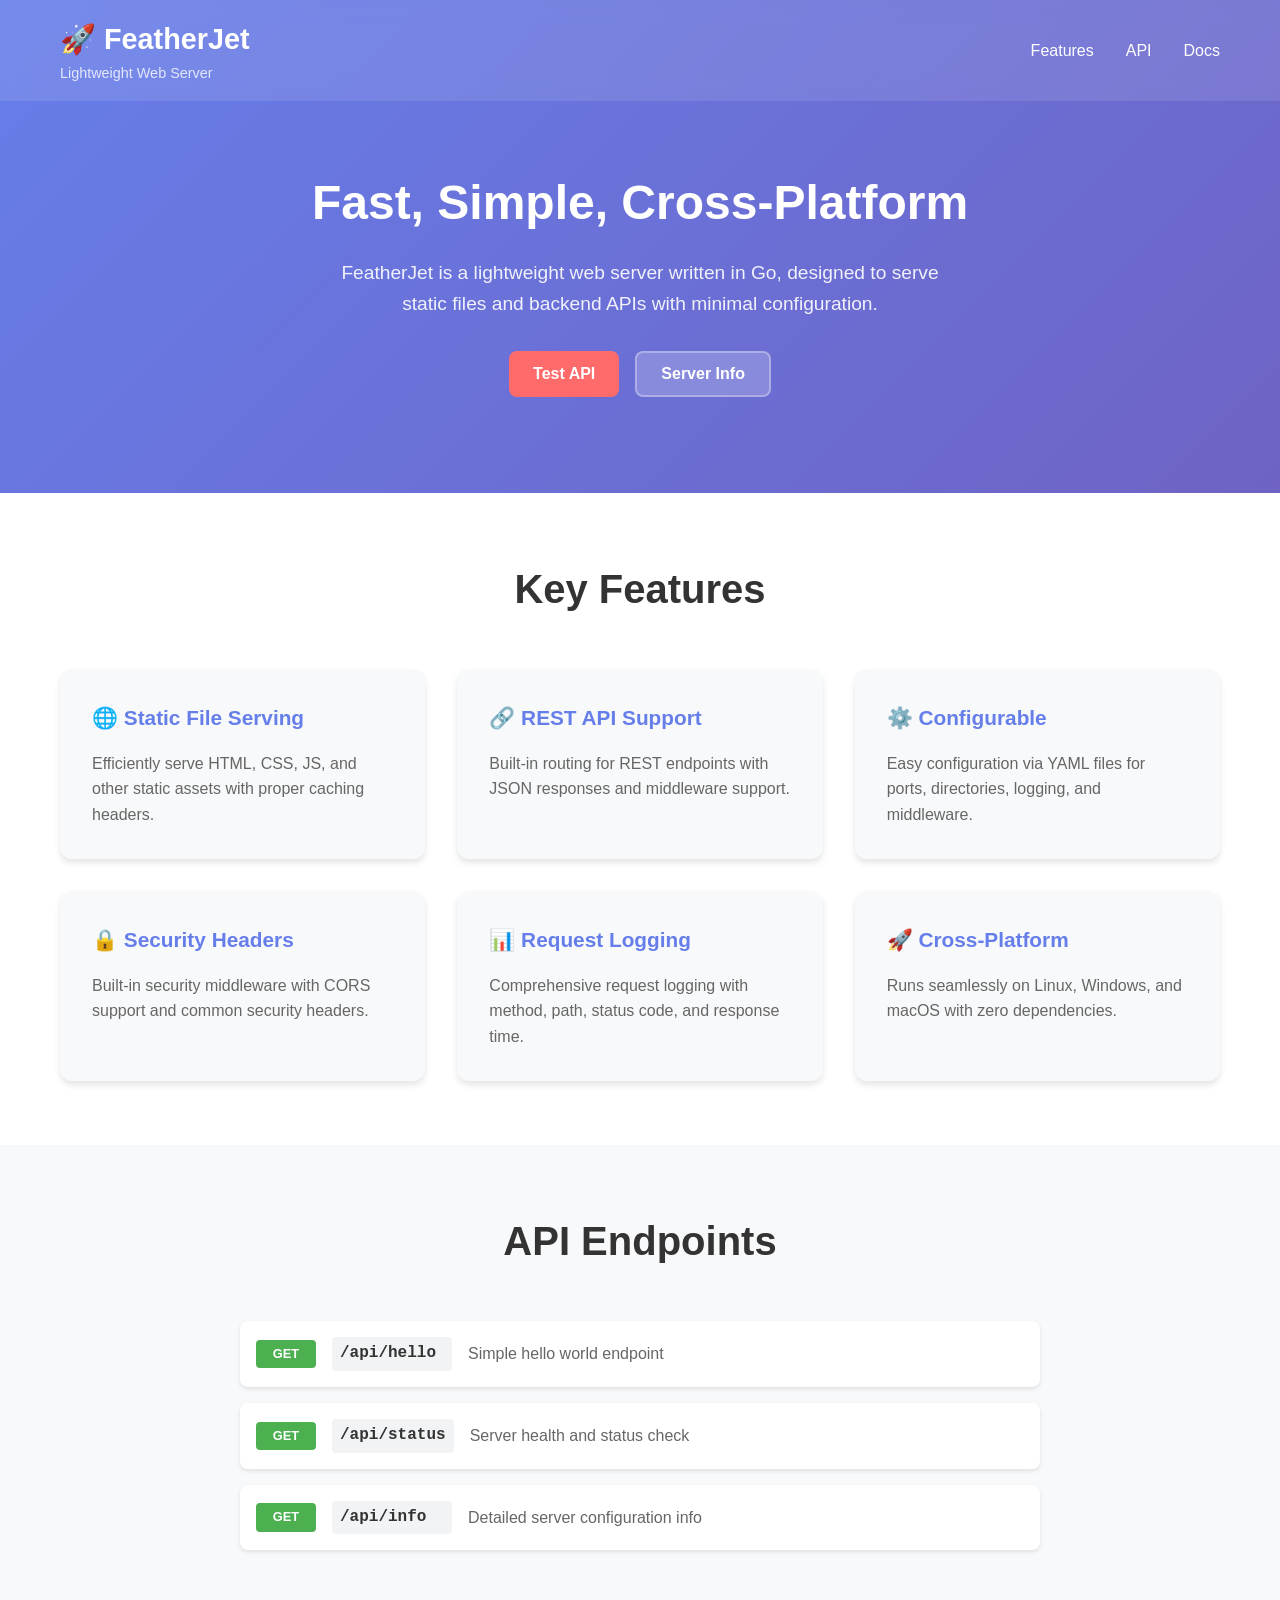
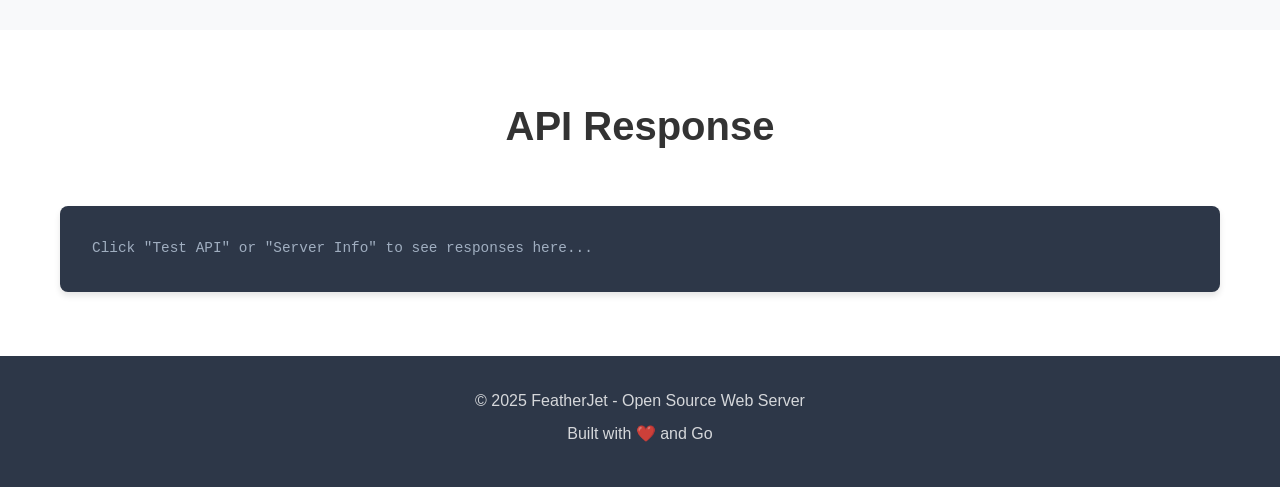
==== public/index.html @ a553ed9a "new source code" ====
<!DOCTYPE html>
<html lang="en">
<head>
    <meta charset="UTF-8">
    <meta name="viewport" content="width=device-width, initial-scale=1.0">
    <title>FeatherJet - Lightweight Web Server</title>
    <link rel="stylesheet" href="styles.css">
</head>
<body>
    <header>
        <nav>
            <div class="nav-brand">
                <h1>🚀 FeatherJet</h1>
                <p>Lightweight Web Server</p>
            </div>
            <ul class="nav-links">
                <li><a href="#features">Features</a></li>
                <li><a href="#api">API</a></li>
                <li><a href="#docs">Docs</a></li>
            </ul>
        </nav>
    </header>

    <main>
        <section class="hero">
            <div class="hero-content">
                <h2>Fast, Simple, Cross-Platform</h2>
                <p>FeatherJet is a lightweight web server written in Go, designed to serve static files and backend APIs with minimal configuration.</p>
                <div class="hero-buttons">
                    <button onclick="testAPI()" class="btn btn-primary">Test API</button>
                    <button onclick="getServerInfo()" class="btn btn-secondary">Server Info</button>
                </div>
            </div>
        </section>

        <section id="features" class="features">
            <div class="container">
                <h3>Key Features</h3>
                <div class="feature-grid">
                    <div class="feature-card">
                        <h4>🌐 Static File Serving</h4>
                        <p>Efficiently serve HTML, CSS, JS, and other static assets with proper caching headers.</p>
                    </div>
                    <div class="feature-card">
                        <h4>🔗 REST API Support</h4>
                        <p>Built-in routing for REST endpoints with JSON responses and middleware support.</p>
                    </div>
                    <div class="feature-card">
                        <h4>⚙️ Configurable</h4>
                        <p>Easy configuration via YAML files for ports, directories, logging, and middleware.</p>
                    </div>
                    <div class="feature-card">
                        <h4>🔒 Security Headers</h4>
                        <p>Built-in security middleware with CORS support and common security headers.</p>
                    </div>
                    <div class="feature-card">
                        <h4>📊 Request Logging</h4>
                        <p>Comprehensive request logging with method, path, status code, and response time.</p>
                    </div>
                    <div class="feature-card">
                        <h4>🚀 Cross-Platform</h4>
                        <p>Runs seamlessly on Linux, Windows, and macOS with zero dependencies.</p>
                    </div>
                </div>
            </div>
        </section>

        <section id="api" class="api-section">
            <div class="container">
                <h3>API Endpoints</h3>
                <div class="api-list">
                    <div class="api-item">
                        <span class="method get">GET</span>
                        <code>/api/hello</code>
                        <span class="description">Simple hello world endpoint</span>
                    </div>
                    <div class="api-item">
                        <span class="method get">GET</span>
                        <code>/api/status</code>
                        <span class="description">Server health and status check</span>
                    </div>
                    <div class="api-item">
                        <span class="method get">GET</span>
                        <code>/api/info</code>
                        <span class="description">Detailed server configuration info</span>
                    </div>
                </div>
            </div>
        </section>

        <section class="response-section">
            <div class="container">
                <h3>API Response</h3>
                <pre id="api-response" class="response-box">Click "Test API" or "Server Info" to see responses here...</pre>
            </div>
        </section>
    </main>

    <footer>
        <div class="container">
            <p>&copy; 2025 FeatherJet - Open Source Web Server</p>
            <p>Built with ❤️ and Go</p>
        </div>
    </footer>

    <script src="app.js"></script>
</body>
</html>
---- public/styles.css ----
/* FeatherJet Demo Styles */
* {
    margin: 0;
    padding: 0;
    box-sizing: border-box;
}

body {
    font-family: -apple-system, BlinkMacSystemFont, 'Segoe UI', Roboto, sans-serif;
    line-height: 1.6;
    color: #333;
    background: linear-gradient(135deg, #667eea 0%, #764ba2 100%);
    min-height: 100vh;
}

.container {
    max-width: 1200px;
    margin: 0 auto;
    padding: 0 20px;
}

/* Header */
header {
    background: rgba(255, 255, 255, 0.1);
    backdrop-filter: blur(10px);
    padding: 1rem 0;
    position: sticky;
    top: 0;
    z-index: 100;
}

nav {
    display: flex;
    justify-content: space-between;
    align-items: center;
    max-width: 1200px;
    margin: 0 auto;
    padding: 0 20px;
}

.nav-brand h1 {
    color: white;
    margin-bottom: 0;
    font-size: 1.8rem;
}

.nav-brand p {
    color: rgba(255, 255, 255, 0.8);
    font-size: 0.9rem;
}

.nav-links {
    display: flex;
    list-style: none;
    gap: 2rem;
}

.nav-links a {
    color: white;
    text-decoration: none;
    font-weight: 500;
    transition: opacity 0.3s;
}

.nav-links a:hover {
    opacity: 0.8;
}

/* Hero Section */
.hero {
    text-align: center;
    padding: 4rem 0;
    color: white;
}

.hero-content h2 {
    font-size: 3rem;
    margin-bottom: 1rem;
    font-weight: 700;
}

.hero-content p {
    font-size: 1.2rem;
    margin-bottom: 2rem;
    opacity: 0.9;
    max-width: 600px;
    margin-left: auto;
    margin-right: auto;
}

.hero-buttons {
    display: flex;
    gap: 1rem;
    justify-content: center;
    flex-wrap: wrap;
}

/* Buttons */
.btn {
    padding: 12px 24px;
    border: none;
    border-radius: 8px;
    font-size: 1rem;
    font-weight: 600;
    cursor: pointer;
    transition: all 0.3s;
    text-decoration: none;
    display: inline-block;
}

.btn-primary {
    background: #ff6b6b;
    color: white;
}

.btn-primary:hover {
    background: #ee5a52;
    transform: translateY(-2px);
}

.btn-secondary {
    background: rgba(255, 255, 255, 0.2);
    color: white;
    border: 2px solid rgba(255, 255, 255, 0.3);
}

.btn-secondary:hover {
    background: rgba(255, 255, 255, 0.3);
    transform: translateY(-2px);
}

/* Features Section */
.features {
    background: white;
    padding: 4rem 0;
    margin-top: 2rem;
}

.features h3 {
    text-align: center;
    font-size: 2.5rem;
    margin-bottom: 3rem;
    color: #333;
}

.feature-grid {
    display: grid;
    grid-template-columns: repeat(auto-fit, minmax(300px, 1fr));
    gap: 2rem;
}

.feature-card {
    background: #f8f9fa;
    padding: 2rem;
    border-radius: 12px;
    box-shadow: 0 4px 6px rgba(0, 0, 0, 0.1);
    transition: transform 0.3s;
}

.feature-card:hover {
    transform: translateY(-5px);
}

.feature-card h4 {
    font-size: 1.3rem;
    margin-bottom: 1rem;
    color: #667eea;
}

.feature-card p {
    color: #666;
    line-height: 1.6;
}

/* API Section */
.api-section {
    background: #f8f9fa;
    padding: 4rem 0;
}

.api-section h3 {
    text-align: center;
    font-size: 2.5rem;
    margin-bottom: 3rem;
    color: #333;
}

.api-list {
    max-width: 800px;
    margin: 0 auto;
}

.api-item {
    display: flex;
    align-items: center;
    gap: 1rem;
    padding: 1rem;
    background: white;
    border-radius: 8px;
    margin-bottom: 1rem;
    box-shadow: 0 2px 4px rgba(0, 0, 0, 0.1);
}

.method {
    padding: 4px 8px;
    border-radius: 4px;
    font-weight: bold;
    font-size: 0.8rem;
    min-width: 60px;
    text-align: center;
}

.method.get {
    background: #4caf50;
    color: white;
}

.api-item code {
    background: #f1f3f4;
    padding: 4px 8px;
    border-radius: 4px;
    font-family: 'Courier New', monospace;
    font-weight: 600;
    min-width: 120px;
}

.description {
    color: #666;
    flex: 1;
}

/* Response Section */
.response-section {
    background: white;
    padding: 4rem 0;
}

.response-section h3 {
    text-align: center;
    font-size: 2.5rem;
    margin-bottom: 3rem;
    color: #333;
}

.response-box {
    background: #2d3748;
    color: #a0aec0;
    padding: 2rem;
    border-radius: 8px;
    font-family: 'Courier New', monospace;
    font-size: 0.9rem;
    line-height: 1.5;
    overflow-x: auto;
    box-shadow: 0 4px 6px rgba(0, 0, 0, 0.1);
    white-space: pre-wrap;
    max-height: 400px;
    overflow-y: auto;
}

/* Footer */
footer {
    background: #2d3748;
    color: white;
    text-align: center;
    padding: 2rem 0;
}

footer p {
    margin-bottom: 0.5rem;
    opacity: 0.8;
}

/* Responsive */
@media (max-width: 768px) {
    nav {
        flex-direction: column;
        gap: 1rem;
    }

    .nav-links {
        gap: 1rem;
    }

    .hero-content h2 {
        font-size: 2rem;
    }

    .hero-content p {
        font-size: 1rem;
    }

    .feature-grid {
        grid-template-columns: 1fr;
    }

    .api-item {
        flex-direction: column;
        align-items: flex-start;
        gap: 0.5rem;
    }

    .hero-buttons {
        flex-direction: column;
        align-items: center;
    }
}
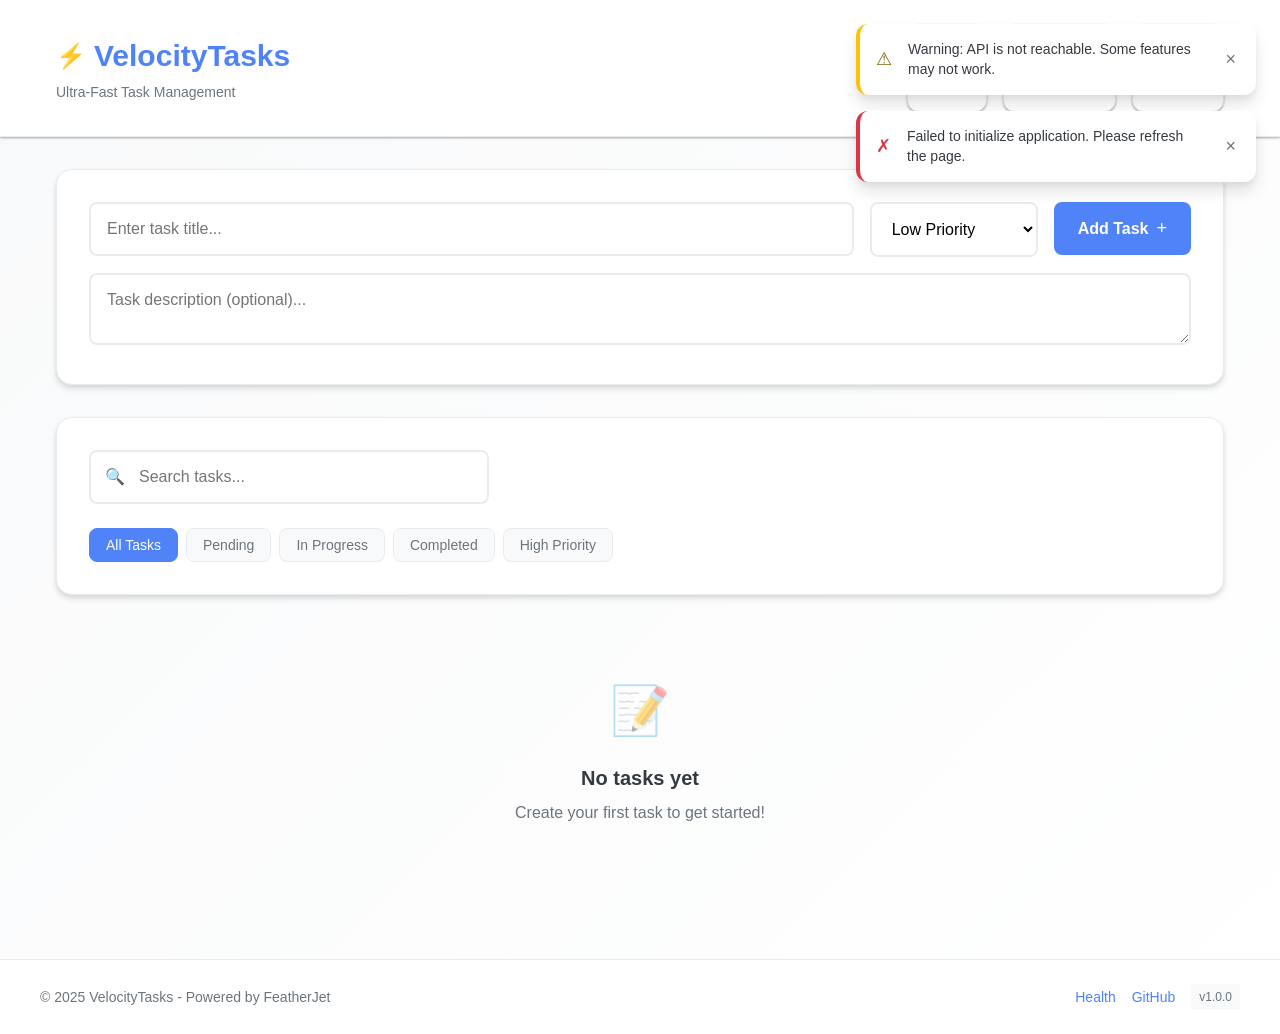
==== commit 4a10cba5: "added reverse proxy for velocity tasks app" ====
--- a/public/index.html
+++ b/public/index.html
@@ -3,106 +3,271 @@
 <head>
     <meta charset="UTF-8">
     <meta name="viewport" content="width=device-width, initial-scale=1.0">
-    <title>FeatherJet - Lightweight Web Server</title>
-    <link rel="stylesheet" href="styles.css">
+    <title>⚡ VelocityTasks - Ultra-Fast Task Management</title>
+    <meta name="description" content="Ultra-lightweight task management web application built with Go and vanilla JavaScript">
+    <meta name="author" content="Rishabh Tamrakar">
+    <meta name="keywords" content="task management, productivity, lightweight, fast, go, javascript">
+    
+    <!-- Favicon -->
+    <link rel="icon" type="image/x-icon" href="assets/favicon.ico">
+    
+    <!-- Stylesheets -->
+    <link rel="stylesheet" href="css/styles.css">
+    <link rel="stylesheet" href="css/animations.css">
+    
+    <!-- Preload critical resources -->
+    <link rel="preload" href="js/app.js" as="script">
+    <link rel="preload" href="js/api.js" as="script">
+    <link rel="preload" href="js/ui.js" as="script">
 </head>
 <body>
-    <header>
-        <nav>
-            <div class="nav-brand">
-                <h1>🚀 FeatherJet</h1>
-                <p>Lightweight Web Server</p>
-            </div>
-            <ul class="nav-links">
-                <li><a href="#features">Features</a></li>
-                <li><a href="#api">API</a></li>
-                <li><a href="#docs">Docs</a></li>
-            </ul>
-        </nav>
-    </header>
-
-    <main>
-        <section class="hero">
-            <div class="hero-content">
-                <h2>Fast, Simple, Cross-Platform</h2>
-                <p>FeatherJet is a lightweight web server written in Go, designed to serve static files and backend APIs with minimal configuration.</p>
-                <div class="hero-buttons">
-                    <button onclick="testAPI()" class="btn btn-primary">Test API</button>
-                    <button onclick="getServerInfo()" class="btn btn-secondary">Server Info</button>
-                </div>
-            </div>
-        </section>
-
-        <section id="features" class="features">
-            <div class="container">
-                <h3>Key Features</h3>
-                <div class="feature-grid">
-                    <div class="feature-card">
-                        <h4>🌐 Static File Serving</h4>
-                        <p>Efficiently serve HTML, CSS, JS, and other static assets with proper caching headers.</p>
-                    </div>
-                    <div class="feature-card">
-                        <h4>🔗 REST API Support</h4>
-                        <p>Built-in routing for REST endpoints with JSON responses and middleware support.</p>
-                    </div>
-                    <div class="feature-card">
-                        <h4>⚙️ Configurable</h4>
-                        <p>Easy configuration via YAML files for ports, directories, logging, and middleware.</p>
-                    </div>
-                    <div class="feature-card">
-                        <h4>🔒 Security Headers</h4>
-                        <p>Built-in security middleware with CORS support and common security headers.</p>
-                    </div>
-                    <div class="feature-card">
-                        <h4>📊 Request Logging</h4>
-                        <p>Comprehensive request logging with method, path, status code, and response time.</p>
-                    </div>
-                    <div class="feature-card">
-                        <h4>🚀 Cross-Platform</h4>
-                        <p>Runs seamlessly on Linux, Windows, and macOS with zero dependencies.</p>
-                    </div>
-                </div>
-            </div>
-        </section>
-
-        <section id="api" class="api-section">
-            <div class="container">
-                <h3>API Endpoints</h3>
-                <div class="api-list">
-                    <div class="api-item">
-                        <span class="method get">GET</span>
-                        <code>/api/hello</code>
-                        <span class="description">Simple hello world endpoint</span>
-                    </div>
-                    <div class="api-item">
-                        <span class="method get">GET</span>
-                        <code>/api/status</code>
-                        <span class="description">Server health and status check</span>
-                    </div>
-                    <div class="api-item">
-                        <span class="method get">GET</span>
-                        <code>/api/info</code>
-                        <span class="description">Detailed server configuration info</span>
-                    </div>
-                </div>
-            </div>
-        </section>
-
-        <section class="response-section">
-            <div class="container">
-                <h3>API Response</h3>
-                <pre id="api-response" class="response-box">Click "Test API" or "Server Info" to see responses here...</pre>
-            </div>
-        </section>
-    </main>
-
-    <footer>
-        <div class="container">
-            <p>&copy; 2025 FeatherJet - Open Source Web Server</p>
-            <p>Built with ❤️ and Go</p>
+    <!-- Loading Spinner -->
+    <div id="loading-spinner" class="loading-spinner">
+        <div class="spinner"></div>
+        <p>Loading VelocityTasks...</p>
+    </div>
+
+    <!-- Main Application Container -->
+    <div id="app" class="app-container" style="display: none;">
+        <!-- Header -->
+        <header class="header">
+            <div class="header-content">
+                <div class="logo-section">
+                    <h1 class="app-title">
+                        <span class="lightning">⚡</span>
+                        VelocityTasks
+                    </h1>
+                    <p class="app-subtitle">Ultra-Fast Task Management</p>
+                </div>
+                
+                <!-- Statistics Dashboard -->
+                <div class="stats-dashboard">
+                    <div class="stat-card">
+                        <span class="stat-number" id="total-tasks">0</span>
+                        <span class="stat-label">Total</span>
+                    </div>
+                    <div class="stat-card">
+                        <span class="stat-number" id="completed-tasks">0</span>
+                        <span class="stat-label">Completed</span>
+                    </div>
+                    <div class="stat-card">
+                        <span class="stat-number" id="pending-tasks">0</span>
+                        <span class="stat-label">Pending</span>
+                    </div>
+                </div>
+            </div>
+        </header>
+
+        <!-- Main Content -->
+        <main class="main-content">
+            <!-- Task Creation Section -->
+            <section class="task-creation">
+                <div class="creation-container">
+                    <form id="task-form" class="task-form">
+                        <div class="form-row">
+                            <div class="input-group">
+                                <input 
+                                    type="text" 
+                                    id="task-title" 
+                                    placeholder="Enter task title..." 
+                                    maxlength="200"
+                                    required
+                                    aria-label="Task title"
+                                >
+                            </div>
+                            
+                            <div class="select-group">
+                                <select id="task-priority" aria-label="Task priority">
+                                    <option value="low">Low Priority</option>
+                                    <option value="medium">Medium Priority</option>
+                                    <option value="high">High Priority</option>
+                                </select>
+                            </div>
+                            
+                            <button type="submit" class="add-btn" aria-label="Add new task">
+                                <span class="btn-text">Add Task</span>
+                                <span class="btn-icon">+</span>
+                            </button>
+                        </div>
+                        
+                        <div class="form-row">
+                            <div class="input-group description-group">
+                                <textarea 
+                                    id="task-description" 
+                                    placeholder="Task description (optional)..." 
+                                    maxlength="1000"
+                                    rows="2"
+                                    aria-label="Task description"
+                                ></textarea>
+                            </div>
+                        </div>
+                    </form>
+                </div>
+            </section>
+
+            <!-- Search and Filter Section -->
+            <section class="search-filter">
+                <div class="search-container">
+                    <div class="search-input-wrapper">
+                        <input 
+                            type="search" 
+                            id="search-input" 
+                            placeholder="Search tasks..." 
+                            aria-label="Search tasks"
+                        >
+                        <span class="search-icon">🔍</span>
+                    </div>
+                    
+                    <div class="filter-tabs">
+                        <button class="filter-tab active" data-filter="all" aria-pressed="true">
+                            All Tasks
+                        </button>
+                        <button class="filter-tab" data-filter="pending" aria-pressed="false">
+                            Pending
+                        </button>
+                        <button class="filter-tab" data-filter="in_progress" aria-pressed="false">
+                            In Progress
+                        </button>
+                        <button class="filter-tab" data-filter="completed" aria-pressed="false">
+                            Completed
+                        </button>
+                        <button class="filter-tab priority-filter" data-filter="high" aria-pressed="false">
+                            High Priority
+                        </button>
+                    </div>
+                </div>
+            </section>
+
+            <!-- Tasks List Section -->
+            <section class="tasks-section">
+                <div class="tasks-container">
+                    <!-- Empty State -->
+                    <div id="empty-state" class="empty-state">
+                        <div class="empty-icon">📝</div>
+                        <h3>No tasks yet</h3>
+                        <p>Create your first task to get started!</p>
+                    </div>
+
+                    <!-- Tasks Grid -->
+                    <div id="tasks-grid" class="tasks-grid">
+                        <!-- Tasks will be dynamically inserted here -->
+                    </div>
+                </div>
+            </section>
+        </main>
+
+        <!-- Footer -->
+        <footer class="footer">
+            <div class="footer-content">
+                <p>&copy; 2025 VelocityTasks - Powered by FeatherJet</p>
+                <div class="footer-links">
+                    <a href="/health" target="_blank" aria-label="Health check">Health</a>
+                    <a href="https://github.com/rishabh-tamrakar/velocitytasks" target="_blank" aria-label="GitHub repository">GitHub</a>
+                    <span class="version">v1.0.0</span>
+                </div>
+            </div>
+        </footer>
+    </div>
+
+    <!-- Task Modal for Editing -->
+    <div id="task-modal" class="modal" style="display: none;" role="dialog" aria-labelledby="modal-title" aria-hidden="true">
+        <div class="modal-overlay" aria-hidden="true"></div>
+        <div class="modal-content">
+            <div class="modal-header">
+                <h2 id="modal-title">Edit Task</h2>
+                <button class="modal-close" aria-label="Close modal">&times;</button>
+            </div>
+            
+            <div class="modal-body">
+                <form id="edit-task-form">
+                    <input type="hidden" id="edit-task-id">
+                    
+                    <div class="form-group">
+                        <label for="edit-task-title">Title</label>
+                        <input 
+                            type="text" 
+                            id="edit-task-title" 
+                            maxlength="200"
+                            required
+                        >
+                    </div>
+                    
+                    <div class="form-group">
+                        <label for="edit-task-description">Description</label>
+                        <textarea 
+                            id="edit-task-description" 
+                            maxlength="1000"
+                            rows="3"
+                        ></textarea>
+                    </div>
+                    
+                    <div class="form-row">
+                        <div class="form-group">
+                            <label for="edit-task-priority">Priority</label>
+                            <select id="edit-task-priority">
+                                <option value="low">Low Priority</option>
+                                <option value="medium">Medium Priority</option>
+                                <option value="high">High Priority</option>
+                            </select>
+                        </div>
+                        
+                        <div class="form-group">
+                            <label for="edit-task-status">Status</label>
+                            <select id="edit-task-status">
+                                <option value="pending">Pending</option>
+                                <option value="in_progress">In Progress</option>
+                                <option value="completed">Completed</option>
+                            </select>
+                        </div>
+                    </div>
+                </form>
+            </div>
+            
+            <div class="modal-footer">
+                <button type="button" class="btn btn-secondary" id="cancel-edit">Cancel</button>
+                <button type="submit" form="edit-task-form" class="btn btn-primary">Save Changes</button>
+            </div>
         </div>
-    </footer>
-
-    <script src="app.js"></script>
+    </div>
+
+    <!-- Toast Notifications -->
+    <div id="toast-container" class="toast-container" aria-live="polite" aria-atomic="true">
+        <!-- Toast notifications will be inserted here -->
+    </div>
+
+    <!-- Confirmation Dialog -->
+    <div id="confirm-dialog" class="modal" style="display: none;" role="dialog" aria-labelledby="confirm-title" aria-hidden="true">
+        <div class="modal-overlay" aria-hidden="true"></div>
+        <div class="modal-content confirm-dialog">
+            <div class="modal-header">
+                <h2 id="confirm-title">Confirm Action</h2>
+            </div>
+            
+            <div class="modal-body">
+                <p id="confirm-message">Are you sure you want to perform this action?</p>
+            </div>
+            
+            <div class="modal-footer">
+                <button type="button" class="btn btn-secondary" id="confirm-cancel">Cancel</button>
+                <button type="button" class="btn btn-danger" id="confirm-ok">Confirm</button>
+            </div>
+        </div>
+    </div>
+
+    <!-- Scripts -->
+    <script src="js/api.js"></script>
+    <script src="js/ui.js"></script>
+    <script src="js/app.js"></script>
+
+    <!-- Service Worker Registration (for future PWA features) -->
+    <script>
+        // Register service worker if supported
+        if ('serviceWorker' in navigator) {
+            window.addEventListener('load', () => {
+                // Future: Register service worker for offline functionality
+                // navigator.serviceWorker.register('/sw.js');
+            });
+        }
+    </script>
 </body>
 </html>
--- a/public/css/styles.css
+++ b/public/css/styles.css
@@ -0,0 +1,1084 @@
+/* VelocityTasks - Main Stylesheet */
+/* Modern, responsive design with blue accent colors */
+
+:root {
+  /* Color Palette */
+  --primary-blue: #4F83F7;
+  --primary-blue-dark: #3d6ce8;
+  --primary-blue-light: #e3edff;
+  --secondary-gray: #6C757D;
+  --light-gray: #F8F9FA;
+  --medium-gray: #E9ECEF;
+  --dark-gray: #343A40;
+  --success-green: #28A745;
+  --warning-yellow: #FFC107;
+  --danger-red: #DC3545;
+  --white: #FFFFFF;
+  --black: #000000;
+  
+  /* Priority Colors */
+  --priority-low: var(--success-green);
+  --priority-medium: var(--warning-yellow);
+  --priority-high: var(--danger-red);
+  
+  /* Status Colors */
+  --status-pending: #6c757d;
+  --status-progress: var(--primary-blue);
+  --status-completed: var(--success-green);
+  
+  /* Spacing */
+  --spacing-xs: 0.25rem;
+  --spacing-sm: 0.5rem;
+  --spacing-md: 1rem;
+  --spacing-lg: 1.5rem;
+  --spacing-xl: 2rem;
+  --spacing-xxl: 3rem;
+  
+  /* Border Radius */
+  --radius-sm: 0.25rem;
+  --radius-md: 0.5rem;
+  --radius-lg: 0.75rem;
+  --radius-xl: 1rem;
+  
+  /* Shadows */
+  --shadow-sm: 0 1px 3px rgba(0, 0, 0, 0.12), 0 1px 2px rgba(0, 0, 0, 0.24);
+  --shadow-md: 0 4px 6px rgba(0, 0, 0, 0.1), 0 2px 4px rgba(0, 0, 0, 0.06);
+  --shadow-lg: 0 10px 15px rgba(0, 0, 0, 0.1), 0 4px 6px rgba(0, 0, 0, 0.05);
+  --shadow-xl: 0 20px 25px rgba(0, 0, 0, 0.15), 0 10px 10px rgba(0, 0, 0, 0.04);
+  
+  /* Typography */
+  --font-family: -apple-system, BlinkMacSystemFont, 'Segoe UI', Roboto, Oxygen, Ubuntu, Cantarell, sans-serif;
+  --font-size-xs: 0.75rem;
+  --font-size-sm: 0.875rem;
+  --font-size-base: 1rem;
+  --font-size-lg: 1.125rem;
+  --font-size-xl: 1.25rem;
+  --font-size-2xl: 1.5rem;
+  --font-size-3xl: 1.875rem;
+  
+  /* Z-index levels */
+  --z-dropdown: 1000;
+  --z-modal: 1050;
+  --z-tooltip: 1070;
+  --z-toast: 1080;
+}
+
+/* Reset and Base Styles */
+* {
+  margin: 0;
+  padding: 0;
+  box-sizing: border-box;
+}
+
+html {
+  font-size: 16px;
+  scroll-behavior: smooth;
+}
+
+body {
+  font-family: var(--font-family);
+  font-size: var(--font-size-base);
+  line-height: 1.5;
+  color: var(--dark-gray);
+  background: linear-gradient(135deg, var(--light-gray) 0%, var(--white) 100%);
+  min-height: 100vh;
+}
+
+/* Loading Spinner */
+.loading-spinner {
+  position: fixed;
+  top: 0;
+  left: 0;
+  width: 100%;
+  height: 100%;
+  background: var(--white);
+  display: flex;
+  flex-direction: column;
+  align-items: center;
+  justify-content: center;
+  z-index: var(--z-modal);
+}
+
+.spinner {
+  width: 40px;
+  height: 40px;
+  border: 4px solid var(--medium-gray);
+  border-top: 4px solid var(--primary-blue);
+  border-radius: 50%;
+  animation: spin 1s linear infinite;
+  margin-bottom: var(--spacing-md);
+}
+
+@keyframes spin {
+  0% { transform: rotate(0deg); }
+  100% { transform: rotate(360deg); }
+}
+
+/* App Container */
+.app-container {
+  min-height: 100vh;
+  display: flex;
+  flex-direction: column;
+}
+
+/* Header */
+.header {
+  background: var(--white);
+  box-shadow: var(--shadow-sm);
+  border-bottom: 1px solid var(--medium-gray);
+  position: sticky;
+  top: 0;
+  z-index: 100;
+}
+
+.header-content {
+  max-width: 1200px;
+  margin: 0 auto;
+  padding: var(--spacing-lg) var(--spacing-md);
+  display: flex;
+  justify-content: space-between;
+  align-items: center;
+  flex-wrap: wrap;
+  gap: var(--spacing-md);
+}
+
+.logo-section {
+  display: flex;
+  flex-direction: column;
+  gap: var(--spacing-xs);
+}
+
+.app-title {
+  font-size: var(--font-size-3xl);
+  font-weight: 700;
+  color: var(--primary-blue);
+  display: flex;
+  align-items: center;
+  gap: var(--spacing-sm);
+}
+
+.lightning {
+  font-size: var(--font-size-2xl);
+  animation: pulse 2s infinite;
+}
+
+@keyframes pulse {
+  0%, 100% { opacity: 1; }
+  50% { opacity: 0.7; }
+}
+
+.app-subtitle {
+  font-size: var(--font-size-sm);
+  color: var(--secondary-gray);
+  font-weight: 500;
+}
+
+/* Statistics Dashboard */
+.stats-dashboard {
+  display: flex;
+  gap: var(--spacing-md);
+  flex-wrap: wrap;
+}
+
+.stat-card {
+  background: var(--white);
+  border: 1px solid var(--medium-gray);
+  border-radius: var(--radius-lg);
+  padding: var(--spacing-md);
+  text-align: center;
+  min-width: 80px;
+  box-shadow: var(--shadow-sm);
+  transition: transform 0.2s ease, box-shadow 0.2s ease;
+}
+
+.stat-card:hover {
+  transform: translateY(-2px);
+  box-shadow: var(--shadow-md);
+}
+
+.stat-number {
+  display: block;
+  font-size: var(--font-size-xl);
+  font-weight: 700;
+  color: var(--primary-blue);
+}
+
+.stat-label {
+  font-size: var(--font-size-xs);
+  color: var(--secondary-gray);
+  text-transform: uppercase;
+  letter-spacing: 0.5px;
+}
+
+/* Main Content */
+.main-content {
+  flex: 1;
+  max-width: 1200px;
+  margin: 0 auto;
+  width: 100%;
+  padding: var(--spacing-xl) var(--spacing-md);
+  display: flex;
+  flex-direction: column;
+  gap: var(--spacing-xl);
+}
+
+/* Task Creation Section */
+.task-creation {
+  background: var(--white);
+  border-radius: var(--radius-xl);
+  padding: var(--spacing-xl);
+  box-shadow: var(--shadow-md);
+  border: 1px solid var(--medium-gray);
+}
+
+.task-form {
+  display: flex;
+  flex-direction: column;
+  gap: var(--spacing-md);
+}
+
+.form-row {
+  display: flex;
+  gap: var(--spacing-md);
+  align-items: flex-start;
+  flex-wrap: wrap;
+}
+
+.input-group {
+  flex: 1;
+  min-width: 250px;
+}
+
+.description-group {
+  min-width: 100%;
+}
+
+.select-group {
+  flex: 0 0 auto;
+  min-width: 150px;
+}
+
+.input-group input,
+.input-group textarea,
+.select-group select {
+  width: 100%;
+  padding: var(--spacing-md);
+  border: 2px solid var(--medium-gray);
+  border-radius: var(--radius-md);
+  font-size: var(--font-size-base);
+  font-family: inherit;
+  transition: border-color 0.3s ease, box-shadow 0.3s ease;
+  background: var(--white);
+}
+
+.input-group input:focus,
+.input-group textarea:focus,
+.select-group select:focus {
+  outline: none;
+  border-color: var(--primary-blue);
+  box-shadow: 0 0 0 3px var(--primary-blue-light);
+}
+
+.input-group textarea {
+  resize: vertical;
+  min-height: 60px;
+}
+
+/* Add Button */
+.add-btn {
+  background: var(--primary-blue);
+  color: var(--white);
+  border: none;
+  padding: var(--spacing-md) var(--spacing-lg);
+  border-radius: var(--radius-md);
+  font-size: var(--font-size-base);
+  font-weight: 600;
+  cursor: pointer;
+  transition: background-color 0.3s ease, transform 0.2s ease;
+  display: flex;
+  align-items: center;
+  gap: var(--spacing-sm);
+  white-space: nowrap;
+  min-height: 52px;
+}
+
+.add-btn:hover {
+  background: var(--primary-blue-dark);
+  transform: translateY(-1px);
+}
+
+.add-btn:active {
+  transform: translateY(0);
+}
+
+.btn-icon {
+  font-size: var(--font-size-lg);
+  font-weight: 300;
+}
+
+/* Search and Filter Section */
+.search-filter {
+  background: var(--white);
+  border-radius: var(--radius-xl);
+  padding: var(--spacing-xl);
+  box-shadow: var(--shadow-md);
+  border: 1px solid var(--medium-gray);
+}
+
+.search-container {
+  display: flex;
+  flex-direction: column;
+  gap: var(--spacing-lg);
+}
+
+.search-input-wrapper {
+  position: relative;
+  max-width: 400px;
+}
+
+.search-input-wrapper input {
+  width: 100%;
+  padding: var(--spacing-md) var(--spacing-md) var(--spacing-md) 3rem;
+  border: 2px solid var(--medium-gray);
+  border-radius: var(--radius-md);
+  font-size: var(--font-size-base);
+  transition: border-color 0.3s ease, box-shadow 0.3s ease;
+}
+
+.search-input-wrapper input:focus {
+  outline: none;
+  border-color: var(--primary-blue);
+  box-shadow: 0 0 0 3px var(--primary-blue-light);
+}
+
+.search-icon {
+  position: absolute;
+  left: var(--spacing-md);
+  top: 50%;
+  transform: translateY(-50%);
+  color: var(--secondary-gray);
+  pointer-events: none;
+}
+
+/* Filter Tabs */
+.filter-tabs {
+  display: flex;
+  gap: var(--spacing-sm);
+  flex-wrap: wrap;
+}
+
+.filter-tab {
+  background: var(--light-gray);
+  color: var(--secondary-gray);
+  border: 1px solid var(--medium-gray);
+  padding: var(--spacing-sm) var(--spacing-md);
+  border-radius: var(--radius-md);
+  font-size: var(--font-size-sm);
+  font-weight: 500;
+  cursor: pointer;
+  transition: all 0.3s ease;
+  white-space: nowrap;
+}
+
+.filter-tab:hover {
+  background: var(--medium-gray);
+}
+
+.filter-tab.active {
+  background: var(--primary-blue);
+  color: var(--white);
+  border-color: var(--primary-blue);
+}
+
+.filter-tab.priority-filter.active {
+  background: var(--danger-red);
+  border-color: var(--danger-red);
+}
+
+/* Tasks Section */
+.tasks-section {
+  flex: 1;
+}
+
+.tasks-container {
+  min-height: 300px;
+}
+
+/* Empty State */
+.empty-state {
+  text-align: center;
+  padding: var(--spacing-xxl);
+  color: var(--secondary-gray);
+}
+
+.empty-icon {
+  font-size: 3rem;
+  margin-bottom: var(--spacing-md);
+  opacity: 0.5;
+}
+
+.empty-state h3 {
+  font-size: var(--font-size-xl);
+  margin-bottom: var(--spacing-sm);
+  color: var(--dark-gray);
+}
+
+.empty-state p {
+  font-size: var(--font-size-base);
+}
+
+/* Tasks Grid */
+.tasks-grid {
+  display: grid;
+  grid-template-columns: repeat(auto-fill, minmax(350px, 1fr));
+  gap: var(--spacing-lg);
+}
+
+/* Task Card */
+.task-card {
+  background: var(--white);
+  border-radius: var(--radius-lg);
+  padding: var(--spacing-lg);
+  box-shadow: var(--shadow-sm);
+  border: 1px solid var(--medium-gray);
+  transition: transform 0.2s ease, box-shadow 0.2s ease;
+  position: relative;
+  display: flex;
+  flex-direction: column;
+  gap: var(--spacing-md);
+}
+
+.task-card:hover {
+  transform: translateY(-2px);
+  box-shadow: var(--shadow-md);
+}
+
+.task-card.completed {
+  opacity: 0.7;
+}
+
+.task-card.completed .task-title {
+  text-decoration: line-through;
+  color: var(--secondary-gray);
+}
+
+/* Task Header */
+.task-header {
+  display: flex;
+  justify-content: space-between;
+  align-items: flex-start;
+  gap: var(--spacing-md);
+}
+
+.task-title {
+  font-size: var(--font-size-lg);
+  font-weight: 600;
+  color: var(--dark-gray);
+  margin: 0;
+  line-height: 1.3;
+  flex: 1;
+  word-break: break-word;
+}
+
+.task-priority {
+  display: inline-block;
+  padding: var(--spacing-xs) var(--spacing-sm);
+  border-radius: var(--radius-sm);
+  font-size: var(--font-size-xs);
+  font-weight: 600;
+  text-transform: uppercase;
+  letter-spacing: 0.5px;
+  white-space: nowrap;
+}
+
+.task-priority.low {
+  background: var(--priority-low);
+  color: var(--white);
+}
+
+.task-priority.medium {
+  background: var(--priority-medium);
+  color: var(--black);
+}
+
+.task-priority.high {
+  background: var(--priority-high);
+  color: var(--white);
+}
+
+/* Task Description */
+.task-description {
+  color: var(--secondary-gray);
+  font-size: var(--font-size-sm);
+  line-height: 1.4;
+  word-break: break-word;
+}
+
+/* Task Status */
+.task-status {
+  display: inline-flex;
+  align-items: center;
+  gap: var(--spacing-xs);
+  padding: var(--spacing-xs) var(--spacing-sm);
+  border-radius: var(--radius-sm);
+  font-size: var(--font-size-xs);
+  font-weight: 500;
+  text-transform: capitalize;
+}
+
+.task-status.pending {
+  background: var(--light-gray);
+  color: var(--status-pending);
+  border: 1px solid var(--medium-gray);
+}
+
+.task-status.in_progress {
+  background: var(--primary-blue-light);
+  color: var(--status-progress);
+  border: 1px solid var(--primary-blue);
+}
+
+.task-status.completed {
+  background: rgba(40, 167, 69, 0.1);
+  color: var(--status-completed);
+  border: 1px solid var(--success-green);
+}
+
+/* Task Footer */
+.task-footer {
+  display: flex;
+  justify-content: space-between;
+  align-items: center;
+  margin-top: auto;
+  padding-top: var(--spacing-md);
+  border-top: 1px solid var(--medium-gray);
+}
+
+.task-meta {
+  font-size: var(--font-size-xs);
+  color: var(--secondary-gray);
+}
+
+.task-actions {
+  display: flex;
+  gap: var(--spacing-xs);
+}
+
+.task-btn {
+  background: none;
+  border: 1px solid var(--medium-gray);
+  padding: var(--spacing-xs) var(--spacing-sm);
+  border-radius: var(--radius-sm);
+  font-size: var(--font-size-xs);
+  cursor: pointer;
+  transition: all 0.2s ease;
+  color: var(--secondary-gray);
+}
+
+.task-btn:hover {
+  background: var(--light-gray);
+  border-color: var(--secondary-gray);
+}
+
+.task-btn.edit {
+  color: var(--primary-blue);
+  border-color: var(--primary-blue);
+}
+
+.task-btn.edit:hover {
+  background: var(--primary-blue-light);
+}
+
+.task-btn.delete {
+  color: var(--danger-red);
+  border-color: var(--danger-red);
+}
+
+.task-btn.delete:hover {
+  background: rgba(220, 53, 69, 0.1);
+}
+
+.task-btn.complete {
+  color: var(--success-green);
+  border-color: var(--success-green);
+}
+
+.task-btn.complete:hover {
+  background: rgba(40, 167, 69, 0.1);
+}
+
+/* Footer */
+.footer {
+  background: var(--white);
+  border-top: 1px solid var(--medium-gray);
+  padding: var(--spacing-lg) var(--spacing-md);
+  margin-top: auto;
+}
+
+.footer-content {
+  max-width: 1200px;
+  margin: 0 auto;
+  display: flex;
+  justify-content: space-between;
+  align-items: center;
+  flex-wrap: wrap;
+  gap: var(--spacing-md);
+  font-size: var(--font-size-sm);
+  color: var(--secondary-gray);
+}
+
+.footer-links {
+  display: flex;
+  gap: var(--spacing-md);
+  align-items: center;
+}
+
+.footer-links a {
+  color: var(--primary-blue);
+  text-decoration: none;
+  transition: color 0.2s ease;
+}
+
+.footer-links a:hover {
+  color: var(--primary-blue-dark);
+  text-decoration: underline;
+}
+
+.version {
+  background: var(--light-gray);
+  padding: var(--spacing-xs) var(--spacing-sm);
+  border-radius: var(--radius-sm);
+  font-size: var(--font-size-xs);
+  color: var(--secondary-gray);
+}
+
+/* Responsive Design */
+@media (max-width: 768px) {
+  .header-content {
+    flex-direction: column;
+    text-align: center;
+  }
+  
+  .stats-dashboard {
+    justify-content: center;
+  }
+  
+  .form-row {
+    flex-direction: column;
+  }
+  
+  .input-group,
+  .select-group {
+    min-width: 100%;
+  }
+  
+  .search-input-wrapper {
+    max-width: 100%;
+  }
+  
+  .tasks-grid {
+    grid-template-columns: 1fr;
+  }
+  
+  .footer-content {
+    flex-direction: column;
+    text-align: center;
+  }
+  
+  .app-title {
+    font-size: var(--font-size-2xl);
+  }
+}
+
+@media (max-width: 480px) {
+  .main-content {
+    padding: var(--spacing-lg) var(--spacing-sm);
+  }
+  
+  .task-creation,
+  .search-filter {
+    padding: var(--spacing-lg);
+  }
+  
+  .task-header {
+    flex-direction: column;
+    align-items: flex-start;
+  }
+  
+  .filter-tabs {
+    justify-content: center;
+  }
+  
+  .filter-tab {
+    flex: 1;
+    text-align: center;
+    min-width: 80px;
+  }
+}
+
+/* High contrast mode support */
+@media (prefers-contrast: high) {
+  :root {
+    --medium-gray: #000000;
+    --light-gray: #ffffff;
+    --shadow-sm: 0 1px 3px rgba(0, 0, 0, 0.3);
+    --shadow-md: 0 4px 6px rgba(0, 0, 0, 0.2);
+  }
+}
+
+/* Reduced motion support */
+@media (prefers-reduced-motion: reduce) {
+  * {
+    animation-duration: 0.01ms !important;
+    animation-iteration-count: 1 !important;
+    transition-duration: 0.01ms !important;
+  }
+  
+  .lightning {
+    animation: none;
+  }
+}
+
+/* Modal Styles */
+.modal {
+  position: fixed;
+  top: 0;
+  left: 0;
+  width: 100%;
+  height: 100%;
+  z-index: var(--z-modal);
+  display: flex;
+  align-items: center;
+  justify-content: center;
+  opacity: 0;
+  visibility: hidden;
+  transition: opacity 0.3s ease, visibility 0.3s ease;
+}
+
+.modal.show {
+  opacity: 1;
+  visibility: visible;
+}
+
+.modal-overlay {
+  position: absolute;
+  top: 0;
+  left: 0;
+  width: 100%;
+  height: 100%;
+  background: rgba(0, 0, 0, 0.5);
+  backdrop-filter: blur(4px);
+}
+
+.modal-content {
+  background: var(--white);
+  border-radius: var(--radius-xl);
+  box-shadow: var(--shadow-xl);
+  max-width: 500px;
+  width: 90%;
+  max-height: 90vh;
+  overflow-y: auto;
+  position: relative;
+  z-index: 1;
+  transform: scale(0.9);
+  transition: transform 0.3s ease;
+}
+
+.modal.show .modal-content {
+  transform: scale(1);
+}
+
+.modal-header {
+  padding: var(--spacing-xl) var(--spacing-xl) var(--spacing-lg);
+  border-bottom: 1px solid var(--medium-gray);
+  display: flex;
+  justify-content: space-between;
+  align-items: center;
+}
+
+.modal-header h2 {
+  margin: 0;
+  color: var(--dark-gray);
+  font-size: var(--font-size-xl);
+}
+
+.modal-close {
+  background: none;
+  border: none;
+  font-size: var(--font-size-2xl);
+  color: var(--secondary-gray);
+  cursor: pointer;
+  padding: var(--spacing-xs);
+  border-radius: var(--radius-sm);
+  transition: background-color 0.2s ease;
+}
+
+.modal-close:hover {
+  background: var(--light-gray);
+  color: var(--dark-gray);
+}
+
+.modal-body {
+  padding: var(--spacing-xl);
+}
+
+.modal-footer {
+  padding: var(--spacing-lg) var(--spacing-xl) var(--spacing-xl);
+  border-top: 1px solid var(--medium-gray);
+  display: flex;
+  justify-content: flex-end;
+  gap: var(--spacing-md);
+}
+
+/* Form Groups in Modal */
+.form-group {
+  margin-bottom: var(--spacing-lg);
+}
+
+.form-group label {
+  display: block;
+  margin-bottom: var(--spacing-sm);
+  font-weight: 600;
+  color: var(--dark-gray);
+}
+
+.form-group input,
+.form-group textarea,
+.form-group select {
+  width: 100%;
+  padding: var(--spacing-md);
+  border: 2px solid var(--medium-gray);
+  border-radius: var(--radius-md);
+  font-size: var(--font-size-base);
+  font-family: inherit;
+  transition: border-color 0.3s ease, box-shadow 0.3s ease;
+}
+
+.form-group input:focus,
+.form-group textarea:focus,
+.form-group select:focus {
+  outline: none;
+  border-color: var(--primary-blue);
+  box-shadow: 0 0 0 3px var(--primary-blue-light);
+}
+
+/* Confirm Dialog */
+.confirm-dialog {
+  max-width: 400px;
+}
+
+.confirm-dialog .modal-body {
+  text-align: center;
+  padding: var(--spacing-xl) var(--spacing-xl) var(--spacing-lg);
+}
+
+.confirm-dialog .modal-body p {
+  color: var(--secondary-gray);
+  line-height: 1.5;
+}
+
+/* Button Styles */
+.btn {
+  padding: var(--spacing-md) var(--spacing-lg);
+  border: none;
+  border-radius: var(--radius-md);
+  font-size: var(--font-size-base);
+  font-weight: 600;
+  cursor: pointer;
+  transition: all 0.3s ease;
+  text-decoration: none;
+  display: inline-flex;
+  align-items: center;
+  justify-content: center;
+  gap: var(--spacing-sm);
+  min-height: 44px;
+}
+
+.btn:disabled {
+  opacity: 0.6;
+  cursor: not-allowed;
+}
+
+.btn-primary {
+  background: var(--primary-blue);
+  color: var(--white);
+}
+
+.btn-primary:hover:not(:disabled) {
+  background: var(--primary-blue-dark);
+  transform: translateY(-1px);
+}
+
+.btn-secondary {
+  background: var(--light-gray);
+  color: var(--dark-gray);
+  border: 1px solid var(--medium-gray);
+}
+
+.btn-secondary:hover:not(:disabled) {
+  background: var(--medium-gray);
+  border-color: var(--secondary-gray);
+}
+
+.btn-danger {
+  background: var(--danger-red);
+  color: var(--white);
+}
+
+.btn-danger:hover:not(:disabled) {
+  background: #c82333;
+  transform: translateY(-1px);
+}
+
+/* Toast Notifications */
+.toast-container {
+  position: fixed;
+  top: var(--spacing-lg);
+  right: var(--spacing-lg);
+  z-index: var(--z-toast);
+  max-width: 400px;
+  width: 100%;
+  pointer-events: none;
+}
+
+.toast {
+  background: var(--white);
+  border-radius: var(--radius-lg);
+  box-shadow: var(--shadow-lg);
+  margin-bottom: var(--spacing-md);
+  transform: translateX(100%);
+  transition: transform 0.3s ease;
+  pointer-events: auto;
+  border-left: 4px solid var(--primary-blue);
+}
+
+.toast.show {
+  transform: translateX(0);
+}
+
+.toast.hide {
+  transform: translateX(100%);
+}
+
+.toast-content {
+  padding: var(--spacing-md);
+  display: flex;
+  align-items: center;
+  gap: var(--spacing-md);
+}
+
+.toast-icon {
+  font-size: var(--font-size-lg);
+  flex-shrink: 0;
+}
+
+.toast-message {
+  flex: 1;
+  color: var(--dark-gray);
+  font-size: var(--font-size-sm);
+  line-height: 1.4;
+}
+
+.toast-close {
+  background: none;
+  border: none;
+  color: var(--secondary-gray);
+  cursor: pointer;
+  font-size: var(--font-size-lg);
+  padding: var(--spacing-xs);
+  border-radius: var(--radius-sm);
+  transition: background-color 0.2s ease;
+  flex-shrink: 0;
+}
+
+.toast-close:hover {
+  background: var(--light-gray);
+  color: var(--dark-gray);
+}
+
+/* Toast Types */
+.toast-success {
+  border-left-color: var(--success-green);
+}
+
+.toast-success .toast-icon {
+  color: var(--success-green);
+}
+
+.toast-error {
+  border-left-color: var(--danger-red);
+}
+
+.toast-error .toast-icon {
+  color: var(--danger-red);
+}
+
+.toast-warning {
+  border-left-color: var(--warning-yellow);
+}
+
+.toast-warning .toast-icon {
+  color: #856404;
+}
+
+.toast-info {
+  border-left-color: var(--primary-blue);
+}
+
+.toast-info .toast-icon {
+  color: var(--primary-blue);
+}
+
+/* Loading States */
+.loading {
+  position: relative;
+  overflow: hidden;
+}
+
+.loading::after {
+  content: '';
+  position: absolute;
+  top: 0;
+  left: -100%;
+  width: 100%;
+  height: 100%;
+  background: linear-gradient(
+    90deg,
+    transparent,
+    rgba(255, 255, 255, 0.4),
+    transparent
+  );
+  animation: loading-sweep 1.5s infinite;
+}
+
+@keyframes loading-sweep {
+  0% {
+    left: -100%;
+  }
+  100% {
+    left: 100%;
+  }
+}
+
+/* Print styles */
+@media print {
+  .header,
+  .task-creation,
+  .search-filter,
+  .footer,
+  .modal,
+  .toast-container {
+    display: none;
+  }
+  
+  .task-card {
+    break-inside: avoid;
+    box-shadow: none;
+    border: 1px solid #000;
+    margin-bottom: var(--spacing-md);
+  }
+  
+  .tasks-grid {
+    grid-template-columns: 1fr;
+  }
+}
--- a/public/css/animations.css
+++ b/public/css/animations.css
@@ -0,0 +1,532 @@
+/* VelocityTasks - Animations & Transitions */
+/* Smooth, modern animations for better user experience */
+
+/* Fade In Animation */
+@keyframes fadeIn {
+  from {
+    opacity: 0;
+    transform: translateY(20px);
+  }
+  to {
+    opacity: 1;
+    transform: translateY(0);
+  }
+}
+
+@keyframes fadeOut {
+  from {
+    opacity: 1;
+    transform: translateY(0);
+  }
+  to {
+    opacity: 0;
+    transform: translateY(-20px);
+  }
+}
+
+/* Slide In Animations */
+@keyframes slideInFromLeft {
+  from {
+    opacity: 0;
+    transform: translateX(-30px);
+  }
+  to {
+    opacity: 1;
+    transform: translateX(0);
+  }
+}
+
+@keyframes slideInFromRight {
+  from {
+    opacity: 0;
+    transform: translateX(30px);
+  }
+  to {
+    opacity: 1;
+    transform: translateX(0);
+  }
+}
+
+@keyframes slideInFromTop {
+  from {
+    opacity: 0;
+    transform: translateY(-30px);
+  }
+  to {
+    opacity: 1;
+    transform: translateY(0);
+  }
+}
+
+@keyframes slideInFromBottom {
+  from {
+    opacity: 0;
+    transform: translateY(30px);
+  }
+  to {
+    opacity: 1;
+    transform: translateY(0);
+  }
+}
+
+/* Scale Animations */
+@keyframes scaleIn {
+  from {
+    opacity: 0;
+    transform: scale(0.8);
+  }
+  to {
+    opacity: 1;
+    transform: scale(1);
+  }
+}
+
+@keyframes scaleOut {
+  from {
+    opacity: 1;
+    transform: scale(1);
+  }
+  to {
+    opacity: 0;
+    transform: scale(0.8);
+  }
+}
+
+/* Bounce Animation */
+@keyframes bounce {
+  0%, 20%, 53%, 80%, 100% {
+    transform: translate3d(0, 0, 0);
+  }
+  40%, 43% {
+    transform: translate3d(0, -30px, 0);
+  }
+  70% {
+    transform: translate3d(0, -15px, 0);
+  }
+  90% {
+    transform: translate3d(0, -4px, 0);
+  }
+}
+
+/* Shake Animation for Errors */
+@keyframes shake {
+  0%, 100% {
+    transform: translateX(0);
+  }
+  10%, 30%, 50%, 70%, 90% {
+    transform: translateX(-10px);
+  }
+  20%, 40%, 60%, 80% {
+    transform: translateX(10px);
+  }
+}
+
+/* Pulse Animation */
+@keyframes pulse {
+  0% {
+    box-shadow: 0 0 0 0 rgba(79, 131, 247, 0.4);
+  }
+  70% {
+    box-shadow: 0 0 0 10px rgba(79, 131, 247, 0);
+  }
+  100% {
+    box-shadow: 0 0 0 0 rgba(79, 131, 247, 0);
+  }
+}
+
+/* Loading Animation */
+@keyframes loading {
+  0% {
+    transform: rotate(0deg);
+  }
+  100% {
+    transform: rotate(360deg);
+  }
+}
+
+/* Gradient Animation */
+@keyframes gradientShift {
+  0% {
+    background-position: 0% 50%;
+  }
+  50% {
+    background-position: 100% 50%;
+  }
+  100% {
+    background-position: 0% 50%;
+  }
+}
+
+/* Animation Classes */
+.animate-fade-in {
+  animation: fadeIn 0.5s ease-out forwards;
+}
+
+.animate-fade-out {
+  animation: fadeOut 0.3s ease-in forwards;
+}
+
+.animate-slide-in-left {
+  animation: slideInFromLeft 0.5s ease-out forwards;
+}
+
+.animate-slide-in-right {
+  animation: slideInFromRight 0.5s ease-out forwards;
+}
+
+.animate-slide-in-top {
+  animation: slideInFromTop 0.5s ease-out forwards;
+}
+
+.animate-slide-in-bottom {
+  animation: slideInFromBottom 0.5s ease-out forwards;
+}
+
+.animate-scale-in {
+  animation: scaleIn 0.3s ease-out forwards;
+}
+
+.animate-scale-out {
+  animation: scaleOut 0.3s ease-in forwards;
+}
+
+.animate-bounce {
+  animation: bounce 0.6s ease-out;
+}
+
+.animate-shake {
+  animation: shake 0.5s ease-in-out;
+}
+
+.animate-pulse {
+  animation: pulse 2s infinite;
+}
+
+.animate-loading {
+  animation: loading 1s linear infinite;
+}
+
+/* Task Card Animations */
+.task-card {
+  opacity: 0;
+  transform: translateY(20px);
+  animation: fadeIn 0.5s ease-out forwards;
+}
+
+.task-card.removing {
+  animation: scaleOut 0.3s ease-in forwards;
+}
+
+.task-card.updating {
+  animation: pulse 0.5s ease-out;
+}
+
+/* Staggered Animation for Multiple Cards */
+.task-card:nth-child(1) { animation-delay: 0.1s; }
+.task-card:nth-child(2) { animation-delay: 0.2s; }
+.task-card:nth-child(3) { animation-delay: 0.3s; }
+.task-card:nth-child(4) { animation-delay: 0.4s; }
+.task-card:nth-child(5) { animation-delay: 0.5s; }
+.task-card:nth-child(6) { animation-delay: 0.6s; }
+
+/* Button Animations */
+.add-btn {
+  position: relative;
+  overflow: hidden;
+}
+
+.add-btn::before {
+  content: '';
+  position: absolute;
+  top: 0;
+  left: -100%;
+  width: 100%;
+  height: 100%;
+  background: linear-gradient(
+    90deg,
+    transparent,
+    rgba(255, 255, 255, 0.2),
+    transparent
+  );
+  transition: left 0.5s ease;
+}
+
+.add-btn:hover::before {
+  left: 100%;
+}
+
+.add-btn:active {
+  transform: scale(0.98);
+}
+
+/* Filter Tab Animations */
+.filter-tab {
+  position: relative;
+  overflow: hidden;
+}
+
+.filter-tab::after {
+  content: '';
+  position: absolute;
+  bottom: 0;
+  left: 0;
+  width: 0;
+  height: 2px;
+  background: var(--primary-blue);
+  transition: width 0.3s ease;
+}
+
+.filter-tab.active::after {
+  width: 100%;
+}
+
+/* Input Focus Animations */
+.input-group input:focus,
+.input-group textarea:focus,
+.select-group select:focus {
+  transform: scale(1.02);
+}
+
+/* Modal Animations */
+.modal {
+  opacity: 0;
+  visibility: hidden;
+  transition: opacity 0.3s ease, visibility 0.3s ease;
+}
+
+.modal.show {
+  opacity: 1;
+  visibility: visible;
+}
+
+.modal-content {
+  transform: scale(0.9);
+  transition: transform 0.3s ease;
+}
+
+.modal.show .modal-content {
+  transform: scale(1);
+}
+
+.modal-overlay {
+  opacity: 0;
+  transition: opacity 0.3s ease;
+}
+
+.modal.show .modal-overlay {
+  opacity: 1;
+}
+
+/* Toast Animations */
+.toast {
+  transform: translateX(100%);
+  transition: transform 0.3s ease;
+}
+
+.toast.show {
+  transform: translateX(0);
+}
+
+.toast.hide {
+  transform: translateX(100%);
+}
+
+/* Statistics Counter Animation */
+.stat-number {
+  transition: all 0.3s ease;
+}
+
+.stat-number.updating {
+  transform: scale(1.2);
+  color: var(--primary-blue-dark);
+}
+
+/* Hover Effects */
+.task-card:hover .task-title {
+  color: var(--primary-blue);
+  transition: color 0.2s ease;
+}
+
+.task-btn {
+  position: relative;
+  overflow: hidden;
+}
+
+.task-btn::before {
+  content: '';
+  position: absolute;
+  top: 0;
+  left: -100%;
+  width: 100%;
+  height: 100%;
+  background: rgba(255, 255, 255, 0.2);
+  transition: left 0.3s ease;
+}
+
+.task-btn:hover::before {
+  left: 100%;
+}
+
+/* Search Input Animation */
+.search-input-wrapper {
+  position: relative;
+}
+
+.search-input-wrapper::after {
+  content: '';
+  position: absolute;
+  bottom: 0;
+  left: 50%;
+  width: 0;
+  height: 2px;
+  background: var(--primary-blue);
+  transition: width 0.3s ease, left 0.3s ease;
+}
+
+.search-input-wrapper input:focus + .search-icon ~ .search-input-wrapper::after,
+.search-input-wrapper:focus-within::after {
+  width: 100%;
+  left: 0;
+}
+
+/* Loading States */
+.loading {
+  position: relative;
+  overflow: hidden;
+}
+
+.loading::after {
+  content: '';
+  position: absolute;
+  top: 0;
+  left: -100%;
+  width: 100%;
+  height: 100%;
+  background: linear-gradient(
+    90deg,
+    transparent,
+    rgba(255, 255, 255, 0.4),
+    transparent
+  );
+  animation: loading-sweep 1.5s infinite;
+}
+
+@keyframes loading-sweep {
+  0% {
+    left: -100%;
+  }
+  100% {
+    left: 100%;
+  }
+}
+
+/* Success/Error States */
+.success {
+  animation: successPulse 0.6s ease-out;
+}
+
+.error {
+  animation: shake 0.5s ease-in-out;
+}
+
+@keyframes successPulse {
+  0% {
+    box-shadow: 0 0 0 0 rgba(40, 167, 69, 0.4);
+  }
+  70% {
+    box-shadow: 0 0 0 10px rgba(40, 167, 69, 0);
+  }
+  100% {
+    box-shadow: 0 0 0 0 rgba(40, 167, 69, 0);
+  }
+}
+
+/* Scroll Animations */
+.fade-in-on-scroll {
+  opacity: 0;
+  transform: translateY(30px);
+  transition: opacity 0.6s ease, transform 0.6s ease;
+}
+
+.fade-in-on-scroll.visible {
+  opacity: 1;
+  transform: translateY(0);
+}
+
+/* Performance Optimizations */
+.animate-gpu {
+  transform: translateZ(0);
+  backface-visibility: hidden;
+  perspective: 1000px;
+}
+
+/* Reduced Motion Preferences */
+@media (prefers-reduced-motion: reduce) {
+  *,
+  *::before,
+  *::after {
+    animation-duration: 0.01ms !important;
+    animation-iteration-count: 1 !important;
+    transition-duration: 0.01ms !important;
+    scroll-behavior: auto !important;
+  }
+  
+  .animate-fade-in,
+  .animate-slide-in-left,
+  .animate-slide-in-right,
+  .animate-slide-in-top,
+  .animate-slide-in-bottom,
+  .animate-scale-in {
+    animation: none !important;
+    opacity: 1 !important;
+    transform: none !important;
+  }
+}
+
+/* Dark Mode Animations (for future implementation) */
+@media (prefers-color-scheme: dark) {
+  .animate-pulse {
+    animation: darkPulse 2s infinite;
+  }
+  
+  @keyframes darkPulse {
+    0% {
+      box-shadow: 0 0 0 0 rgba(79, 131, 247, 0.6);
+    }
+    70% {
+      box-shadow: 0 0 0 10px rgba(79, 131, 247, 0);
+    }
+    100% {
+      box-shadow: 0 0 0 0 rgba(79, 131, 247, 0);
+    }
+  }
+}
+
+/* Custom Easing Functions */
+.ease-in-out-back {
+  transition-timing-function: cubic-bezier(0.68, -0.55, 0.265, 1.55);
+}
+
+.ease-out-elastic {
+  transition-timing-function: cubic-bezier(0.68, -0.55, 0.265, 1.55);
+}
+
+.ease-out-bounce {
+  transition-timing-function: cubic-bezier(0.68, -0.55, 0.265, 1.55);
+}
+
+/* Page Load Animation */
+@keyframes pageLoad {
+  from {
+    opacity: 0;
+    transform: translateY(50px);
+  }
+  to {
+    opacity: 1;
+    transform: translateY(0);
+  }
+}
+
+.app-container {
+  animation: pageLoad 0.8s ease-out;
+}
